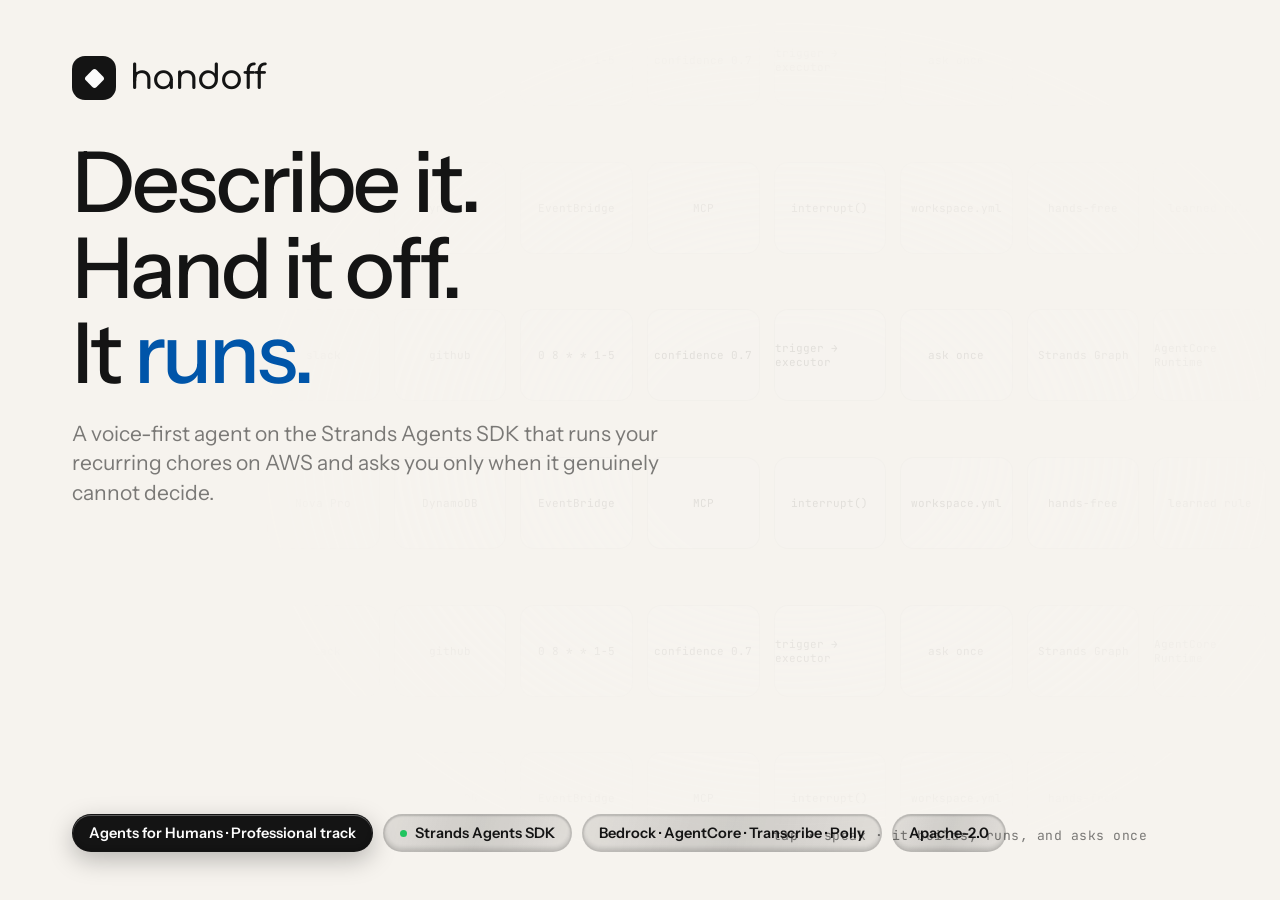
==== docs/assets/header.html @ 0dbd2af8 "README with proofs: header poster, terminal and AWS captures, every page, an Excalidraw architecture" ====
<!doctype html><html lang="en"><head><meta charset="utf-8">
<!-- Renders with orb.js copied beside this file: cp src/handoff/web/static/orb.js docs/assets/ ; then screenshot at 1600x640 (see scripts in the README tooling notes). -->
<link rel="stylesheet" href="https://fonts.googleapis.com/css2?family=Instrument+Sans:wght@400;500;600;700&family=Comfortaa:wght@600;700&family=JetBrains+Mono:wght@400;500&display=swap">
<style>
  :root { --bg: oklch(0.965 0.008 85); --card: oklch(0.98 0.005 85); --ink: oklch(0.19 0 0); --muted: oklch(0.19 0 0 / 0.55); --border: oklch(0.19 0 0 / 0.1); --accent: oklch(0.19 0 0); --accent-ink: oklch(0.99 0 0); }
  * { box-sizing: border-box; margin: 0; }
  html, body { width: 1600px; height: 640px; overflow: hidden; background: var(--bg); font-family: "Instrument Sans", system-ui, sans-serif; color: var(--ink); -webkit-font-smoothing: antialiased; }
  .wall { position: absolute; inset: 0; display: grid; grid-template-columns: repeat(10, 1fr); gap: 14px; padding: 14px; opacity: 0.16; filter: saturate(0.6); mask-image: radial-gradient(ellipse 62% 70% at 62% 50%, black 20%, transparent 70%); -webkit-mask-image: radial-gradient(ellipse 62% 70% at 62% 50%, black 20%, transparent 70%); }
  .wall div { background: var(--card); border: 1px solid var(--border); border-radius: 14px; height: 92px; display: flex; align-items: center; justify-content: center; font-family: "JetBrains Mono", monospace; font-size: 11px; color: var(--muted); }
  .brand { position: absolute; left: 72px; top: 56px; display: flex; align-items: center; gap: 14px; }
  .mark { width: 44px; height: 44px; border-radius: 13px; background: var(--accent); display: grid; place-items: center; }
  .mark i { width: 15px; height: 15px; border-radius: 3px; background: var(--accent-ink); transform: rotate(45deg); }
  .word { font-family: "Comfortaa", sans-serif; font-weight: 600; font-size: 34px; letter-spacing: -0.02em; }
  .copy { position: absolute; left: 72px; top: 140px; width: 880px; }
  h1 { font-size: 84px; font-weight: 500; letter-spacing: -0.035em; line-height: 1.02; text-wrap: balance; }
  h1 b { font-weight: 500; color: oklch(0.45 0.16 250); }
  p.sub { margin-top: 22px; font-size: 21px; line-height: 1.4; color: var(--muted); max-width: 44ch; }
  .pills { position: absolute; left: 72px; bottom: 48px; display: flex; gap: 10px; }
  .pill { display: inline-flex; align-items: center; gap: 8px; height: 38px; padding: 0 16px; border-radius: 999px; font-size: 14.5px; font-weight: 600; border: 1px solid oklch(0.19 0 0 / 0.16); background: linear-gradient(-75deg, oklch(0.19 0 0 / 0.04), oklch(0.19 0 0 / 0.12), oklch(0.19 0 0 / 0.04)), oklch(0.19 0 0 / 0.06); box-shadow: inset 0 1px 2px oklch(0.19 0 0 / 0.2), inset 0 -3px 4px oklch(0 0 0 / 0.14); }
  .pill.solid { background: var(--accent); color: var(--accent-ink); border-color: transparent; box-shadow: inset 0 1px 0 oklch(1 0 0 / 0.3), inset 0 -2px 4px oklch(0 0 0 / 0.15), 0 8px 24px oklch(0 0 0 / 0.25); }
  .dot { width: 7px; height: 7px; border-radius: 50%; background: oklch(0.72 0.19 150); }
  .orb-wrap { position: absolute; right: 130px; top: 46%; transform: translateY(-50%); width: 380px; height: 380px; }
  canvas, .fallback { position: absolute; inset: 0; width: 100%; height: 100%; border-radius: 50%; }
  .fallback { --hue: 225; background: radial-gradient(circle at 35% 30%, oklch(0.95 0.05 var(--hue) / 0.9), transparent 38%), radial-gradient(circle at 50% 55%, oklch(0.72 0.19 var(--hue)), oklch(0.45 0.16 var(--hue)) 62%, oklch(0.3 0.1 var(--hue) / 0) 72%); box-shadow: 0 0 80px oklch(0.7 0.18 var(--hue) / 0.45); }
  .caption { position: absolute; right: 120px; bottom: 56px; width: 400px; text-align: center; font-family: "JetBrains Mono", monospace; font-size: 13px; color: var(--muted); letter-spacing: 0.04em; }
</style></head><body>
<div class="wall" id="wall"></div>
<div class="brand"><span class="mark"><i></i></span><span class="word">handoff</span></div>
<div class="copy">
  <h1>Describe it.<br>Hand it off.<br>It <b>runs.</b></h1>
  <p class="sub">A voice-first agent on the Strands Agents SDK that runs your recurring chores on AWS and asks you only when it genuinely cannot decide.</p>
</div>
<div class="pills">
  <span class="pill solid">Agents for Humans · Professional track</span>
  <span class="pill"><span class="dot"></span> Strands Agents SDK</span>
  <span class="pill">Bedrock · AgentCore · Transcribe · Polly</span>
  <span class="pill">Apache-2.0</span>
</div>
<div class="orb-wrap"><canvas id="orb" width="800" height="800"></canvas><span class="fallback" id="orb-fallback" hidden></span></div>
<div class="caption">tap · speak · it builds, runs, and asks once</div>
<script src="orb.js"></script>
<script>
  const words = ["gmail","linear","slack","github","0 8 * * 1-5","confidence 0.7","trigger → executor","ask once","Strands Graph","AgentCore Runtime","Transcribe","Polly","Nova Pro","DynamoDB","EventBridge","MCP","interrupt()","workspace.yml","hands-free","learned rule"];
  const wall = document.getElementById("wall"); for (let i = 0; i < 60; i++) { const d = document.createElement("div"); d.textContent = words[i % words.length]; wall.append(d); }
  const orb = HandoffOrb.mount(document.getElementById("orb"), { fallbackEl: document.getElementById("orb-fallback") });
  setTimeout(() => orb.setState("listening"), 50); setTimeout(() => orb.setLevel(0.35), 300);
</script></body></html>
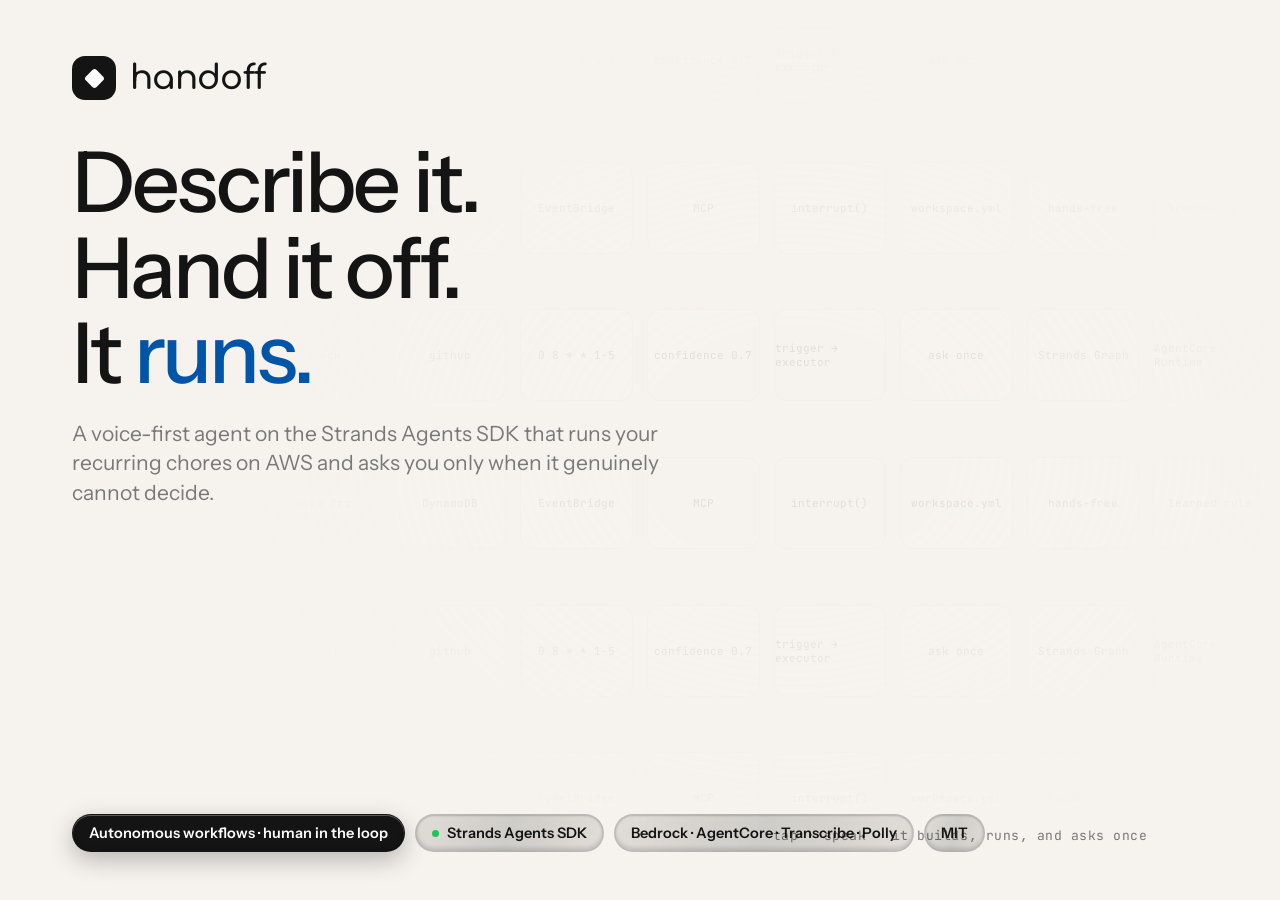
==== commit 9cbca33e: "Docs trimmed to what the project itself claims" ====
--- a/docs/assets/header.html
+++ b/docs/assets/header.html
@@ -31,10 +31,10 @@
   <p class="sub">A voice-first agent on the Strands Agents SDK that runs your recurring chores on AWS and asks you only when it genuinely cannot decide.</p>
 </div>
 <div class="pills">
-  <span class="pill solid">Agents for Humans · Professional track</span>
+  <span class="pill solid">Autonomous workflows · human in the loop</span>
   <span class="pill"><span class="dot"></span> Strands Agents SDK</span>
   <span class="pill">Bedrock · AgentCore · Transcribe · Polly</span>
-  <span class="pill">Apache-2.0</span>
+  <span class="pill">MIT</span>
 </div>
 <div class="orb-wrap"><canvas id="orb" width="800" height="800"></canvas><span class="fallback" id="orb-fallback" hidden></span></div>
 <div class="caption">tap · speak · it builds, runs, and asks once</div>
